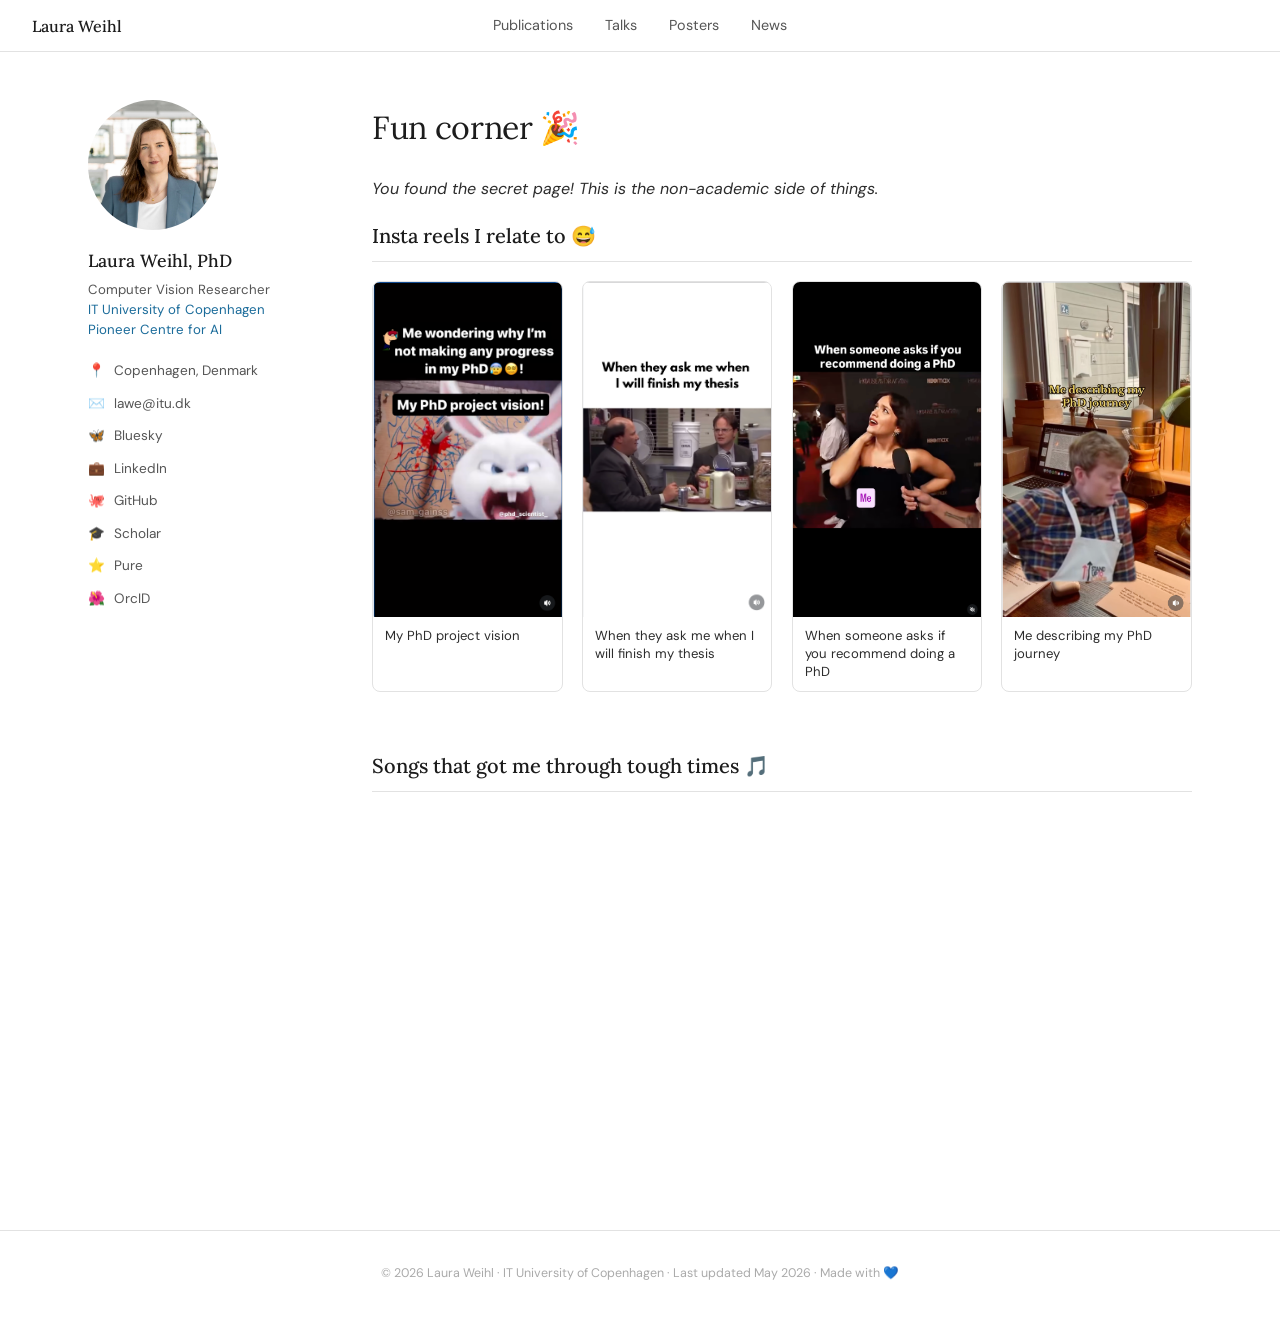
==== fun.html @ f0ca4974 "added fun + footer" ====
<!DOCTYPE html>
<html lang="en">
<head>
  <meta charset="UTF-8" />
  <meta name="viewport" content="width=device-width, initial-scale=1.0" />
  <title>✨ Laura Weihl - Fun corner</title>
  <link rel="preconnect" href="https://fonts.googleapis.com">
  <link href="https://fonts.googleapis.com/css2?family=Lora:ital,wght@0,400;0,500;1,400&family=DM+Sans:wght@400;500&display=swap" rel="stylesheet">
  <link rel="stylesheet" href="style.css">
  <link rel="icon" type="image/svg+xml" href="img/favicon.svg">

  <style>
    .fun-intro {
      font-size: 1rem;
      color: var(--text-muted);
      margin-bottom: 2.5rem;
      font-style: italic;
    }

    /* ── Reels grid ── */
    .reels-grid {
      display: grid;
      grid-template-columns: repeat(auto-fill, minmax(180px, 1fr));
      gap: 1.2rem;
    }

    .reel-card {
      text-decoration: none;
      color: var(--text);
      border: 1px solid var(--border);
      border-radius: 8px;
      overflow: hidden;
      transition: border-color 0.15s, transform 0.15s;
      display: block;
    }

    .reel-card:hover {
      border-color: var(--accent);
      transform: translateY(-2px);
    }

    .reel-thumb {
      width: 100%;
      aspect-ratio: 9/16;
      object-fit: cover;
      display: block;
      background: var(--accent-light);
    }

    .reel-thumb-placeholder {
      width: 100%;
      aspect-ratio: 9/16;
      background: linear-gradient(160deg, #e8f3fa, #d0e6f2);
      display: flex;
      align-items: center;
      justify-content: center;
      font-size: 2.5rem;
    }

    .reel-caption {
      padding: 0.6rem 0.75rem;
      font-size: 0.82rem;
      color: var(--text-muted);
      line-height: 1.4;
    }

    .spotify-card {
      border: 1px solid var(--border);
      border-radius: 8px;
      overflow: hidden;
      transition: border-color 0.15s, transform 0.15s;
    }

    .spotify-card:hover {
      border-color: var(--accent);
      transform: translateY(-2px);
    }

    .spotify-card iframe {
      display: block;
      width: 100%;
    }

    .spotify-caption {
      padding: 0.6rem 0.75rem;
      font-size: 0.82rem;
      color: var(--text-muted);
      line-height: 1.4;
    }

    @media (max-width: 760px) {
      .concert-item {
        grid-template-columns: 70px 1fr;
      }

      .reels-grid {
        grid-template-columns: repeat(auto-fill, minmax(140px, 1fr));
      }
    }
  </style>
</head>
<body>

    <nav>
      <a class="brand" href="index.html">Laura Weihl</a>
      <a href="publications.html">Publications</a>
      <a href="talks.html">Talks</a>
      <a href="posters.html">Posters</a>
      <a href="news.html">News</a>
    </nav>

  <div class="page">
    <aside class="sidebar" data-include="sidebar.html"></aside>

    <main class="main">
      <h1>Fun corner 🎉</h1>
      <p class="fun-intro">You found the secret page! This is the non-academic side of things.</p>

      <section>
        <h2 class="section-title">Insta reels I relate to 😅</h2>
        <div class="reels-grid">

          <a class="reel-card" href="https://www.instagram.com/p/C2xbP3qiBeL/" target="_blank" rel="noopener">
              <img class="reel-thumb-placeholder" src="img/insta1.png" alt="Insta Reel 1">
            <p class="reel-caption">My PhD project vision</p>
          </a>

          <a class="reel-card" href="https://www.instagram.com/p/DUInJV4jE6d/" target="_blank" rel="noopener">
              <img class="reel-thumb-placeholder" src="img/insta2.png" alt="Insta Reel 2">
            <p class="reel-caption">When they ask me when I will finish my thesis</p>
          </a>

          <a class="reel-card" href="https://www.instagram.com/p/DV0Y_1ak-gD/" target="_blank" rel="noopener">
              <img class="reel-thumb-placeholder" src="img/insta3.png" alt="Insta Reel 3">
            <p class="reel-caption">When someone asks if you recommend doing a PhD</p>
          </a>

          <a class="reel-card" href="https://www.instagram.com/p/DL5x9JsMPec/" target="_blank" rel="noopener">
              <img class="reel-thumb-placeholder" src="img/insta4.png" alt="Insta Reel 4">
            <p class="reel-caption">Me describing my PhD journey</p>
          </a>

        </div>
      </section>

      <section style="margin-top: 3.5rem;">
        <h2 class="section-title">Songs that got me through tough times 🎵</h2>
            <iframe data-testid="embed-iframe" style="border-radius:0px" src="https://open.spotify.com/embed/track/6WfL1pwMyFf3IvFWLnre4P?utm_source=generator" width="40%" height="152" frameBorder="0" allowfullscreen="" allow="autoplay; clipboard-write; encrypted-media; fullscreen; picture-in-picture" loading="lazy"></iframe>
            <iframe data-testid="embed-iframe" style="border-radius:0px" src="https://open.spotify.com/embed/track/4qw40VAmTc9SIwmpMwG32u?utm_source=generator" width="40%" height="152" frameBorder="0" allowfullscreen="" allow="autoplay; clipboard-write; encrypted-media; fullscreen; picture-in-picture" loading="lazy"></iframe>
            <iframe data-testid="embed-iframe" style="border-radius:0px" src="https://open.spotify.com/embed/track/1otG6j1WHNvl9WgXLWkHTo?utm_source=generator" width="40%" height="152" frameBorder="0" allowfullscreen="" allow="autoplay; clipboard-write; encrypted-media; fullscreen; picture-in-picture" loading="lazy"></iframe>
            <iframe data-testid="embed-iframe" style="border-radius:0px" src="https://open.spotify.com/embed/track/3yWzAjSDqXPeMSWVTW3F4V?utm_source=generator" width="40%" height="152" frameBorder="0" allowfullscreen="" allow="autoplay; clipboard-write; encrypted-media; fullscreen; picture-in-picture" loading="lazy"></iframe>
      </section>



    </main>
  </div>

  <footer>© 2026 Laura Weihl · IT University of Copenhagen · Last updated May 2026 · Made with <a href="fun.html" style="text-decoration: none;">💙</a>

  <script>
  document.querySelectorAll('[data-include]').forEach(el => {
    fetch(el.dataset.include)
      .then(r => r.text())
      .then(html => el.innerHTML = html);
  });

    document.querySelectorAll('[data-include]').forEach(el => {
      fetch(el.dataset.include)
        .then(r => r.text())
        .then(html => {
          el.innerHTML = html;
          if (el.tagName === 'NAV') {
            const page = location.pathname.split('/').pop() || 'index.html';
            el.querySelectorAll('a[href]').forEach(a => {
              if (a.getAttribute('href') === page) a.classList.add('active');
            });
          }
        });
    });
  </script>

</body>
</html>
---- style.css ----
*, *::before, *::after { box-sizing: border-box; margin: 0; padding: 0; }

:root {
  --accent: #1a6b9a;
  --accent-light: #e8f3fa;
  --text: #1c1c1c;
  --text-muted: #555;
  --border: #e2e2e2;
  --bg: #fff;
  --sidebar-w: 220px;
  --max-w: 1200px;
}

html { scroll-behavior: smooth; }

body {
  font-family: 'DM Sans', sans-serif;
  color: var(--text);
  background: var(--bg);
  font-size: 15.5px;
  line-height: 1.75;
}

/* ── Top nav ── */
nav {
  position: sticky;
  top: 0;
  z-index: 100;
  background: rgba(255,255,255,0.95);
  backdrop-filter: blur(8px);
  border-bottom: 1px solid var(--border);
  display: flex;
  align-items: center;
  padding: 0 3rem;
  height: 52px;
  gap: 2rem;
  justify-content: center;
}

nav .brand {
  font-family: 'Lora', serif;
  font-weight: 500;
  font-size: 1rem;
  color: var(--text);
  text-decoration: none;
  /* ──margin-right: auto;  ── */
  position: absolute;
  left:2em;
}

nav a {
  color: var(--text-muted);
  text-decoration: none;
  font-size: 0.9rem;
  transition: color 0.15s;
}

nav a:hover, nav a.active { color: var(--accent); }

/* ── Page layout ── */
.page {
  max-width: var(--max-w);
  margin: 0 auto;
  padding: 3rem 3rem 6rem;
  display: grid;
  grid-template-columns: var(--sidebar-w) 1fr;
  gap: 4rem;
  align-items: start;
}

/* ── Sidebar ── */
.sidebar {
  position: sticky;
  top: 72px;
}

.avatar {
  width: 130px;
  height: 130px;
  border-radius: 50%;
  object-fit: cover;
  display: block;
  margin-bottom: 1rem;
}

.avatar-placeholder {
  width: 130px;
  height: 130px;
  border-radius: 50%;
  background: linear-gradient(135deg, #c8dde8, #a0bfcf);
  display: flex;
  align-items: center;
  justify-content: center;
  font-family: 'Lora', serif;
  font-size: 2rem;
  color: #1a6b9a;
  margin-bottom: 1rem;
}

.sidebar h2 {
  font-family: 'Lora', serif;
  font-size: 1.1rem;
  font-weight: 500;
  margin-bottom: 0.2rem;
}

.sidebar .role {
  font-size: 0.83rem;
  color: var(--text-muted);
  line-height: 1.5;
  margin-bottom: 1.2rem;
}

.sidebar .role a {
  color: var(--accent);
  text-decoration: none;
}

.sidebar .role a:hover { text-decoration: underline; }

.sidebar-links {
  list-style: none;
  display: flex;
  flex-direction: column;
  gap: 0.55rem;
}

.sidebar-links li {
  display: flex;
  align-items: center;
  gap: 0.6rem;
  font-size: 0.85rem;
  color: var(--text-muted);
}

.sidebar-links li a {
  color: var(--text-muted);
  text-decoration: none;
  transition: color 0.15s;
}

.sidebar-links li a:hover { color: var(--accent); }

.sidebar-links .icon {
  width: 16px;
  text-align: center;
  flex-shrink: 0;
}

/* ── Main content shared ── */
.main h1 {
  font-family: 'Lora', serif;
  font-size: 2rem;
  font-weight: 400;
  margin-bottom: 1.2rem;
  letter-spacing: -0.01em;
}

.section-title {
  font-family: 'Lora', serif;
  font-size: 1.25rem;
  font-weight: 500;
  margin-bottom: 1.2rem;
  padding-bottom: 0.5rem;
  border-bottom: 1px solid var(--border);
}

.main p {
  color: #2c2c2c;
  margin-bottom: 0.9rem;
}

.main p:last-child { margin-bottom: 0; }

a.text-link {
  color: var(--accent);
  text-decoration: none;
}

a.text-link:hover { text-decoration: underline; }

.quick-links {
  display: flex;
  flex-wrap: wrap;
  gap: 0.5rem;
  margin-top: 1.2rem;
}

.quick-links a {
  display: inline-block;
  padding: 0.3rem 0.85rem;
  border: 1px solid var(--accent);
  border-radius: 4px;
  font-size: 0.85rem;
  color: var(--accent);
  text-decoration: none;
  transition: background 0.15s, color 0.15s;
}

.quick-links a:hover {
  background: var(--accent);
  color: #fff;
}

/* ── Publications ── */
.pub-year-group { margin-bottom: 2.5rem; }

.pub-year {
  font-size: 0.78rem;
  font-weight: 500;
  text-transform: uppercase;
  letter-spacing: 0.08em;
  color: var(--text-muted);
  margin-bottom: 1rem;
}

.pub-list {
  list-style: none;
  display: flex;
  flex-direction: column;
  gap: 1.5rem;
}

.pub-item {
  padding-left: 1.1rem;
  border-left: 2px solid var(--border);
  transition: border-color 0.2s;
}

.pub-item:hover { border-color: var(--accent); }

.pub-title {
  font-weight: 500;
  font-size: 0.97rem;
  color: var(--text);
  margin-bottom: 0.2rem;
  line-height: 1.5;
}

.pub-authors {
  font-size: 0.85rem;
  color: var(--text-muted);
  margin-bottom: 0.15rem;
}

.pub-venue {
  font-size: 0.83rem;
  color: var(--text-muted);
  font-style: italic;
}

.pub-links {
  display: flex;
  flex-wrap: wrap;
  gap: 0.5rem;
  margin-top: 0.5rem;
}

.pub-links a {
  font-size: 0.8rem;
  color: var(--accent);
  text-decoration: none;
  background: var(--accent-light);
  padding: 0.15rem 0.6rem;
  border-radius: 3px;
  transition: background 0.15s;
}

.pub-links a:hover { background: #cce4f4; }

/* ── Talks ── */
.talk-list {
  list-style: none;
  display: flex;
  flex-direction: column;
  gap: 1.4rem;
}

.talk-item {
  display: grid;
  grid-template-columns: 90px 1fr;
  gap: 0 1.2rem;
  align-items: start;
}

.talk-date {
  font-size: 0.8rem;
  color: var(--text-muted);
  font-variant-numeric: tabular-nums;
  padding-top: 3px;
}

.talk-title {
  font-size: 0.95rem;
  font-weight: 500;
  margin-bottom: 0.15rem;
  line-height: 1.5;
}

.talk-venue {
  font-size: 0.84rem;
  color: var(--text-muted);
}

.talk-links {
  display: flex;
  gap: 0.5rem;
  margin-top: 0.4rem;
}

.talk-links a {
  font-size: 0.8rem;
  color: var(--accent);
  text-decoration: none;
  background: var(--accent-light);
  padding: 0.1rem 0.5rem;
  border-radius: 3px;
}

.talk-links a:hover { background: #cce4f4; }

.talk-links .coming-soon {
  position: relative;
  font-size: 0.8rem;
  color: #aaa;
  background: #f0f0f0;
  padding: 0.15rem 0.6rem;
  border-radius: 3px;
  cursor: default;
}

.talk-links .coming-soon::after {
  content: "Coming soon";
  position: absolute;
  bottom: calc(100% + 6px);
  left: 50%;
  transform: translateX(-50%);
  background: #333;
  color: #fff;
  font-size: 0.75rem;
  padding: 0.2rem 0.5rem;
  border-radius: 4px;
  white-space: nowrap;
  opacity: 0;
  pointer-events: none;
  transition: opacity 0.15s;
}

.talk-links .coming-soon:hover::after {
  opacity: 1;
}

/* ── News ── */
.news-list {
  list-style: none;
  display: flex;
  flex-direction: column;
  gap: 1rem;
}

.news-item {
  display: grid;
  grid-template-columns: 90px 1fr;
  gap: 0 1.2rem;
  font-size: 0.92rem;
  padding-bottom: 1rem;
  border-bottom: 1px solid var(--border);
}

.news-item:last-child { border-bottom: none; padding-bottom: 0; }

.news-date {
  color: var(--text-muted);
  font-size: 0.8rem;
  padding-top: 3px;
  font-variant-numeric: tabular-nums;
}

.news-text { color: #2c2c2c; }

/* ── About page news preview ── */
.news-preview { margin-top: 0; }

.see-all {
  display: inline-block;
  margin-top: 1.2rem;
  font-size: 0.85rem;
  color: var(--accent);
  text-decoration: none;
}

.see-all:hover { text-decoration: underline; }

.poster-list {
      list-style: none;
      display: flex;
      flex-direction: column;
      gap: 1.8rem;
    }

    .poster-item {
      display: grid;
      grid-template-columns: 110px 1fr;
      gap: 0 1.4rem;
      align-items: start;
    }

    .poster-thumb {
      width: 110px;
      height: 155px;
      object-fit: cover;
      object-position: top;
      border: 1px solid var(--border);
      border-radius: 4px;
      display: block;
      background: #f0f4f7;
    }

    /* Placeholder if no image yet */
    .poster-thumb-placeholder {
      width: 110px;
      height: 155px;
      border: 1px solid var(--border);
      border-radius: 4px;
      background: linear-gradient(160deg, #e8f3fa, #d0e6f2);
      display: flex;
      align-items: center;
      justify-content: center;
      font-size: 2rem;
      flex-shrink: 0;
    }

    .poster-meta { padding-top: 2px; }

    .poster-title {
      font-size: 0.95rem;
      font-weight: 500;
      margin-bottom: 0.2rem;
      line-height: 1.5;
    }

    .poster-authors {
      font-size: 0.85rem;
      color: var(--text-muted);
      margin-bottom: 0.15rem;
    }

    .poster-venue {
      font-size: 0.83rem;
      color: var(--text-muted);
      font-style: italic;
      margin-bottom: 0.5rem;
    }

    .poster-links {
      display: flex;
      flex-wrap: wrap;
      gap: 0.5rem;
    }

    .poster-links a {
      font-size: 0.8rem;
      color: var(--accent);
      text-decoration: none;
      background: var(--accent-light);
      padding: 0.15rem 0.6rem;
      border-radius: 3px;
      transition: background 0.15s;
    }

    .poster-links a:hover { background: #cce4f4; }


/* ── Footer ── */
footer {
  text-align: center;
  font-size: 0.78rem;
  color: #aaa;
  padding: 2rem 3rem;
  border-top: 1px solid var(--border);
}

@media (max-width: 760px) {
  .page {
    grid-template-columns: 1fr;
    gap: 2rem;
    padding: 2rem 1.5rem 4rem;
  }

  .sidebar {
    position: static;
    display: grid;
    grid-template-columns: 140px 1fr;
    grid-template-rows: auto auto auto auto;
    column-gap: 1.2rem;
    align-items: start;
  }

  .avatar, .avatar-placeholder {
    grid-column: 1;
    grid-row: 1;
  }

  .sidebar h2 {
    grid-column: 1;
    grid-row: 2;
    margin-top: 0.6rem;
  }

  .sidebar .role {
    grid-column: 1;
    grid-row: 3;
    margin-bottom: 0;
  }

  .sidebar-links {
      grid-column: 2;
      grid-row: 1 / 4;
    }

  nav { padding: 0 1.5rem; gap: 1.2rem; }
  footer { padding: 2rem 1.5rem; }
}
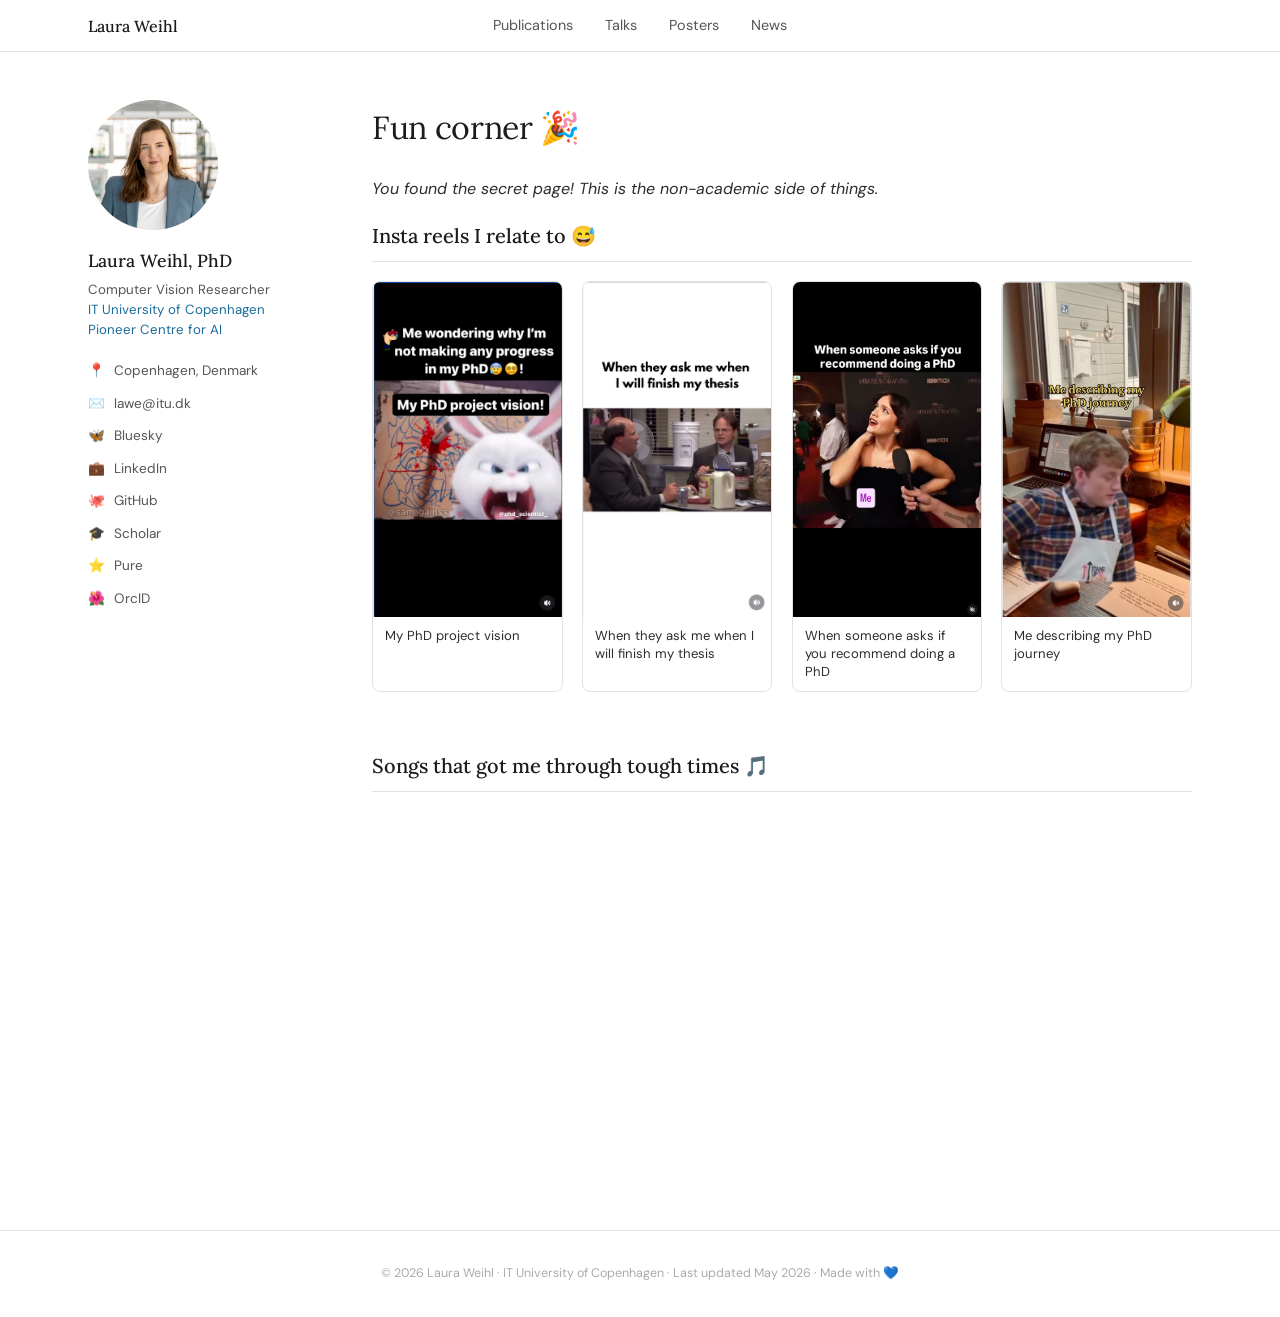
==== commit 597795ff: "added menu button in mobile" ====
--- a/fun.html
+++ b/fun.html
@@ -103,10 +103,15 @@
 
     <nav>
       <a class="brand" href="index.html">Laura Weihl</a>
-      <a href="publications.html">Publications</a>
-      <a href="talks.html">Talks</a>
-      <a href="posters.html">Posters</a>
-      <a href="news.html">News</a>
+      <button class="hamburger" id="hamburger" aria-label="Menu">
+        <span></span><span></span><span></span>
+      </button>
+      <div class="links">
+        <a href="publications.html">Publications</a>
+        <a href="talks.html">Talks</a>
+        <a href="posters.html">Posters</a>
+        <a href="news.html">News</a>
+      </div>
     </nav>
 
   <div class="page">
--- a/style.css
+++ b/style.css
@@ -31,9 +31,9 @@
   border-bottom: 1px solid var(--border);
   display: flex;
   align-items: center;
-  padding: 0 3rem;
+  padding: 0 1rem;
   height: 52px;
-  gap: 2rem;
+  gap: 0.75rem;
   justify-content: center;
 }
 
@@ -43,9 +43,9 @@
   font-size: 1rem;
   color: var(--text);
   text-decoration: none;
-  /* ──margin-right: auto;  ── */
   position: absolute;
-  left:2em;
+  left: max(3rem, calc((100% - 1200px) / 2 + 3rem));
+
 }
 
 nav a {
@@ -56,6 +56,15 @@
 }
 
 nav a:hover, nav a.active { color: var(--accent); }
+
+nav .hamburger {
+  display: none;
+}
+
+nav .links {
+  display: flex;
+  gap: 2rem;
+}
 
 /* ── Page layout ── */
 .page {
@@ -517,7 +526,50 @@
       grid-column: 2;
       grid-row: 1 / 4;
     }
-
-  nav { padding: 0 1.5rem; gap: 1.2rem; }
+    nav {
+      padding: 0 1.5rem;
+      height: 52px;
+      justify-content: space-between;
+    }
+
+    nav .brand {
+      position: static;
+    }
+
+    nav .hamburger {
+      display: flex;
+      flex-direction: column;
+      gap: 5px;
+      cursor: pointer;
+      padding: 4px;
+      background: none;
+      border: none;
+    }
+
+    nav .hamburger span {
+      display: block;
+      width: 22px;
+      height: 2px;
+      background: var(--text);
+      border-radius: 2px;
+    }
+
+    nav .links {
+      display: none;
+      flex-direction: column;
+      position: absolute;
+      top: 52px;
+      left: 0;
+      right: 0;
+      background: white;
+      border-bottom: 1px solid var(--border);
+      padding: 0.75rem 1.5rem 1rem;
+      gap: 0.75rem;
+      z-index: 99;
+    }
+
+    nav .links.open {
+      display: flex;
+    }
   footer { padding: 2rem 1.5rem; }
 }
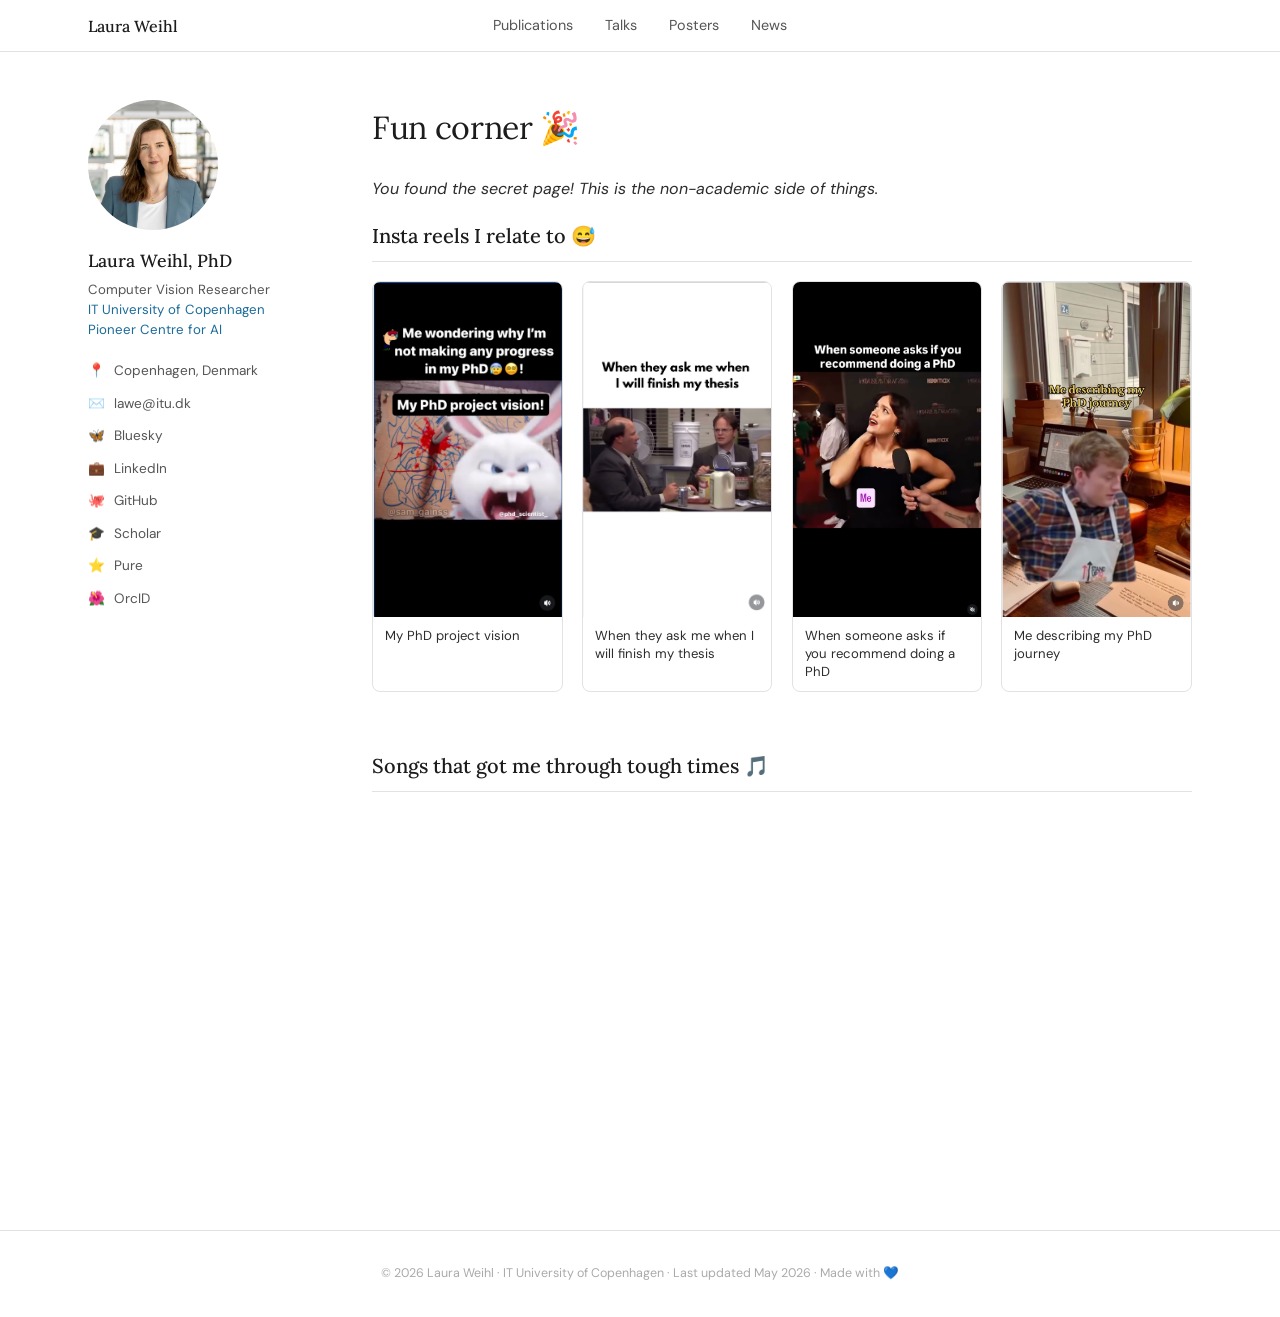
==== commit 2fb07406: "fixed mobile menu button" ====
--- a/fun.html
+++ b/fun.html
@@ -170,6 +170,10 @@
       .then(html => el.innerHTML = html);
   });
 
+  document.getElementById('hamburger').addEventListener('click', function() {
+    document.querySelector('nav .links').classList.toggle('open');
+  });
+
     document.querySelectorAll('[data-include]').forEach(el => {
       fetch(el.dataset.include)
         .then(r => r.text())
--- a/style.css
+++ b/style.css
@@ -328,7 +328,7 @@
 
 .talk-links a:hover { background: #cce4f4; }
 
-.talk-links .coming-soon {
+.coming-soon {
   position: relative;
   font-size: 0.8rem;
   color: #aaa;
@@ -338,7 +338,7 @@
   cursor: default;
 }
 
-.talk-links .coming-soon::after {
+.coming-soon::after {
   content: "Coming soon";
   position: absolute;
   bottom: calc(100% + 6px);
@@ -355,7 +355,7 @@
   transition: opacity 0.15s;
 }
 
-.talk-links .coming-soon:hover::after {
+.coming-soon:hover::after {
   opacity: 1;
 }
 
